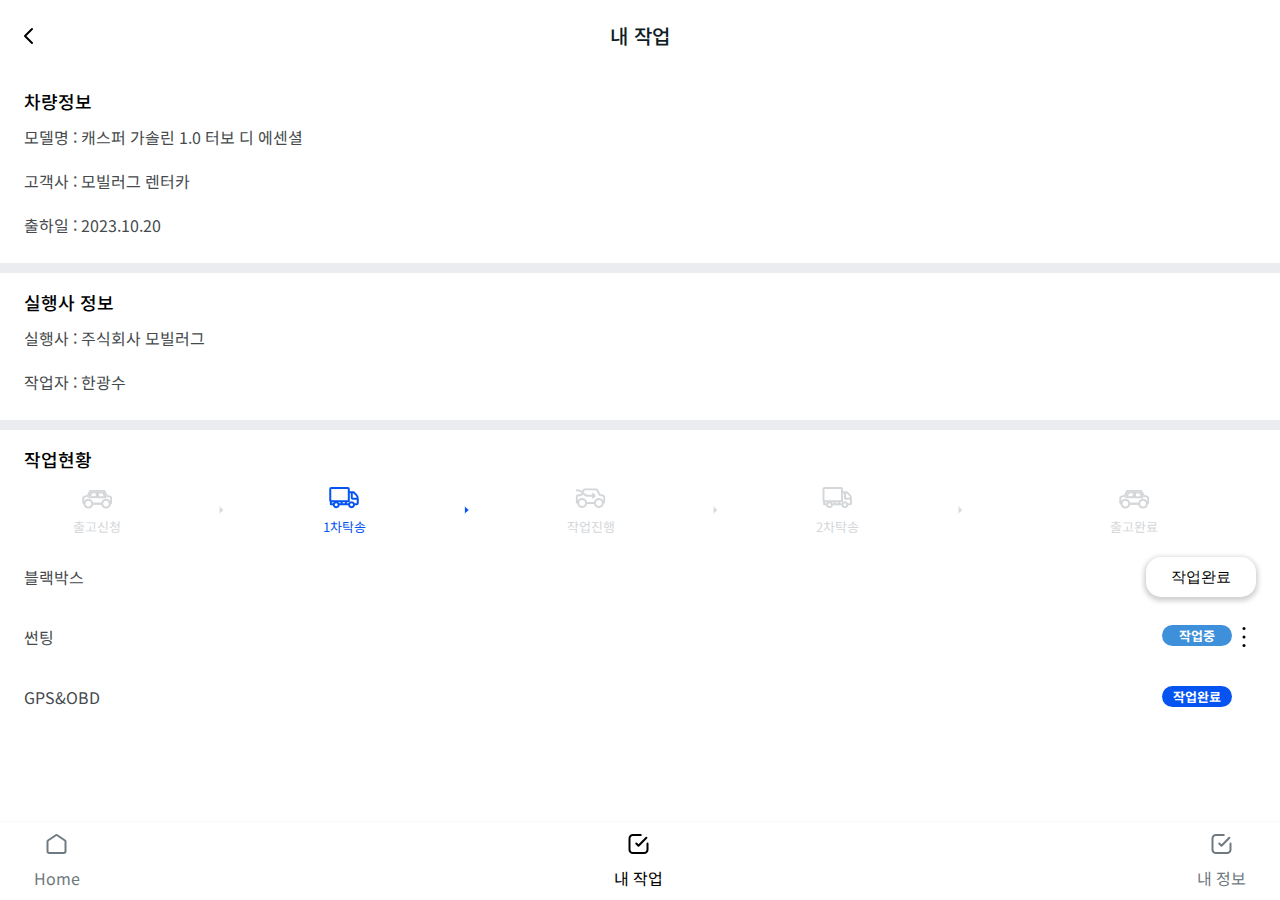
==== html/detail.html @ 34ccdd81 "내작업 상세" ====
<!DOCTYPE html>
<html lang="ko">
<head>
    <meta charset="UTF-8">
    <meta name="viewport" content="width=device-width, initial-scale=1.0">
    <link href="https://fonts.googleapis.com/css2?family=Noto+Sans+KR:wght@100;300;400;500;700;900&display=swap" rel="stylesheet">
    <link rel="stylesheet" href="/assets/css/front/main.css">
    <title>pdi</title>
</head>
<body>
<div class="container">
    <header>
        <div class="left"><a><span class="header-left"></span></a></div><!--2024.02.14 수정-->
        <div class="logo"><h1>내 작업</h1></div>
        <div class="right"></div>
    </header>
    <div class="contents">
        <section class="detail-info">
            <h2>차량정보</h2>
            <ul>
                <li>
                    <div class="wrap">
                        <p class="title">모델명<span>:</span></p>
                        <p class="desc">캐스퍼 가솔린 1.0 터보 디 에센셜</p>
                    </div>
                </li>
                <li>
                    <div class="wrap">
                        <p class="title">고객사<span>:</span></p>
                        <p class="desc">모빌러그 렌터카</p>
                    </div>
                </li>
                <li>
                    <div class="wrap">
                        <p class="title">출하일<span>:</span></p>
                        <p class="desc">2023.10.20 </p>
                    </div>
                </li>
            </ul>
        </section>
        <section class="detail-info">
            <h2>실행사 정보</h2>
            <ul>
                <li>
                    <div class="wrap">
                        <p class="title">실행사<span>:</span></p>
                        <p class="desc">주식회사 모빌러그</p>
                    </div>
                </li>
                <li>
                    <div class="wrap">
                        <p class="title">작업자<span>:</span></p>
                        <p class="desc">한광수</p>
                    </div>
                </li>
            </ul>
        </section>

        <section class="detail-info last">
            <h2>작업현황</h2>
            <ul class="work-flow">
                <li class="step1"><p>출고신청</p></li>
                <li class="step2 active"><p>1차탁송</p></li>
                <li class="step3"><p>작업진행</p></li>
                <li class="step4"><p>2차탁송</p></li>
                <li class="step5"><p>출고완료</p></li>
            </ul>
            <ul class="work-status">
                <li>
                    <div class="wrap">
                        <p class="title">블랙박스</p>
                        <div class="wrap-btn">
                            <span class="btn status working">작업중</span>
                            <button class="sm-more"></button>
                        </div>
                        <div class="work-menu">
                            <button>작업완료</button>
                        </div>
                    </div>
                 </li>
                <li>
                    <div class="wrap">
                        <p class="title">썬팅</p>
                        <div class="wrap-btn">
                            <span class="btn status working">작업중</span>
                            <button class="sm-more"></button>
                        </div>
                        <div class="work-menu hidden">
                            <button>작업완료</button>
                        </div>
                    </div>
                </li>
                <li>
                    <div class="wrap">
                        <p class="title">GPS&OBD</p>
                        <div class="wrap-btn none"> <!-- 작업완료 버튼이 상고 상태값만 보일때 none-->
                            <span class="btn status done">작업완료</span>
                        </div>
                    </div>
                </li>
            </ul>
        </section>
    </div>
    <nav class="bottom-tab">
        <ul>
            <li><a href="#"><p class="i-home">Home</p></a></li>
            <li class="active"><a href="#"><p class="i-work">내 작업</p></a></li>
            <li><a href="#"><p class="i-my">내 정보</p></a></li>
        </ul>
    </nav>
</div>

</body>
</html>
---- assets/css/front/main.css ----
:root {
    --main-color: #0554F2;
    --bk1: #0F1E26;
    --bk2: #0D0D0D;
    --padding: 1.5rem;
}

* {
    padding:0;
    margin:0;
    box-sizing: border-box;
    background: none repeat scroll 0 0 transparent;
    border: 0 none;
    outline: 0 none;
    vertical-align: middle;
}

ul, ol, li {
    list-style: none;
    box-sizing: border-box;
}

a,
a:hover,
a:active,
a:focus {
    text-decoration: none;
    color: inherit;
}

html, body {
    width: 100%;
    height: 100%;
    font-size: 16px;
    font-weight: 400;
}

table {
    border-collapse: collapse;
    border-spacing: 0;
}

img {
    border: 0 none;
    vertical-align: top;
}

textarea {
    resize: none;
}

article, aside, details, figcaption, figure, footer, header, hgroup, menu, nav, section {
    display: block;
}

input {
    color : #0D0D0D;
    border-radius: 0.5rem;
    border: 1px solid #D4D7D9;
    padding: 1rem;
    font-size: 1rem;
    font-style: normal;
    font-weight: 400;
    line-height: 1.25rem;
}

input::placeholder {
    color: rgba(15, 30, 38, 0.30);
}

body {
    font-family: "Noto Sans KR", Arial, Helvetica, sans-serif;
    color: #000
}

header {
    padding: 1rem;
    height: 4.5rem;
    display:  flex;
    justify-content: space-between;
    align-items: center;
    gap: 0.5rem;
    flex-shrink: 0;
}


.header-menu {
    display: block;
    width: 24px; height: 24px;
    background: url('/assets/images/front/header-menu.svg');
}

.header-search {
    display: block;
    width: 24px; height: 24px;
    background: url('/assets/images/front/search.svg');
}

.header-close {
    display: block;
    width: 24px; height: 24px;
    background: url('/assets/images/front/close.svg');
}

.header-left {
    display: block;
    width: 24px; height: 24px;
    background: url('/assets/images/front/left-arrow.svg');
}

header .left {
    width: 2.5rem;
    justify-content: left;
    align-items: center;
    flex-shrink: 0;
}

header .logo {
    display: flex;
    flex: auto;
    justify-content: center;
    align-items: center;
}

header .right {
    width: 2.5rem;
    text-align: center;
}

header .close {
    width: 100%;
    text-align: right;
}

header .logo h1 {
    color: var(--bk1);
    font-size: 1.25rem;
    font-weight: 500;
    line-height: 1.5rem;
}
.container {
    display: flex;
    flex-direction: column;
    height: 100%;
}
main {

    flex: auto;
}

section {
    height: 100%;
    background-color: #F9F9F9;
}

section h2 {
    padding: 0.625rem 1.5rem;
    background-color: #fff;
    justify-content: center;
    text-align: left;
    font-size: 1.0625rem;
    font-weight: 500;
}

.my_work div {
    display: flex;
    flex-direction: column;
    padding: 1rem;
    color: #0D0D0D;
    justify-content: space-between;
    align-items: flex-end;
}
.my_work div ul {
    display: flex;
    flex-direction: column;
    align-self: stretch;
    gap: 0.625rem;
}
.my_work ul li a{
    display: flex;
    flex-direction: column;
    padding: 1.25rem 0.625rem;
    align-items: flex-start;
    gap: 0.5rem;
    background-color: #fff;
    border-radius: 0.875rem;
    color: var(--bk2);
}
.my_work ul li p {
    display: -webkit-box;
    -webkit-line-clamp: 1;
    -webkit-box-orient: vertical;
    overflow: hidden;
    text-overflow: ellipsis;
}

.my_work ul li .title {
    font-size: 1.1875rem;
    font-weight: 400;
    line-height: 1.25rem;
}

.my_work ul li .desc {
    font-size: 0.8125rem;
    font-weight: 400;
    line-height: 1.25rem;
}

.my_work span {
    display: block;
    padding-top: 1rem;
}

.my_work span a {
    font-size: 0.875rem;
    font-style: normal;
    font-weight: 400;
    line-height: 1.25rem;
    text-decoration-line: underline;
    color: #6F7980;
}

.top_menu {
    position: absolute;
    top: 0.81rem;
    right: 0.87rem;
    border-radius: 1.6875rem;
    background-color: #fff;
    box-shadow: 0 2px 5px 2px rgba(0, 0, 0, 0.12);
}
.top_menu ul {
    display: inline-flex;
    padding: 1.13rem 1.56rem;
    flex-direction: column;
    align-items: flex-start;
    gap: 1.25rem;
}

.top_menu ul li {
    font-size: 0.94rem;
    font-style: normal;
    font-weight: 400;
    line-height: 1.25rem;
}

footer {
    display: flex;
    padding: 1.875rem 0.625rem;
    flex-direction: column;
    justify-content: center;
    align-items: center;
    gap: 0.3125rem;
}

footer p {
    text-align: center;
    font-size: 0.75rem;
    font-style: normal;
    font-weight: 400;
    line-height: 1.25rem;
}

.login {
    display: flex;
    flex-direction: column;
    align-self: stretch;
    padding: 5.8rem var(--padding) 0;
    gap: 1.5rem;
}

.btn.default {
    display: flex;
    padding: 1rem 2rem;
    justify-content: center;
    align-items: center;
    gap: 0.5rem;
    align-self: stretch;
    border-radius: 0.5rem;
    background: var(--main-color);
    color: #fff;
}

.list {
    background-color: #fff;
    flex: auto;
    overflow-y: auto;
}
.list ul {
    display: flex;
    background-color: #D4D7D9;
    flex-direction: column;
    gap: 0.0625rem;
}
.list ul li a {
    display: flex;
    background-color: #fff;
    flex-direction: column;
    padding: 1.25rem var(--padding);
    justify-content: center;
    align-items: flex-start;
    gap: 0.625rem;
    align-self: stretch;
}

.list .wrap {
    display: flex;
    justify-content: space-between;
    align-items: center;
    align-self: stretch;
    color: #0D0D0D;
}

.list .wrap.desc {
    justify-content: flex-start;
    align-items: center;
    align-self: stretch;
}

.list ul li p {
    display: -webkit-box;
    -webkit-line-clamp: 1;
    -webkit-box-orient: vertical;
    overflow: hidden;
    text-overflow: ellipsis;
}


.list .title {
    font-size: 1.18rem;
    font-weight: 400;
    line-height: 1.25rem;
}

.list .desc {
    font-size: 0.8125rem;
    font-weight: 400;
    line-height: 1.25rem;
}

.list .desc span{
    margin-left: 0.5rem;
    font-size: 0.8125rem;
    font-weight: 400;
    line-height: 1.25rem;
    color: #454A4D;
}


.btn.status {
    margin-left: 0.5rem;
    border-radius: 1.25rem;
    white-space: nowrap;
    display: flex;
    width: 4.375rem;
    height: 1.3125rem;
    padding: 0.1875rem 0.5rem;
    justify-content: center;
    align-items: center;
    font-size: 0.8125rem;
    font-weight: 700;
    line-height: 0.9375rem;
    color: #fff;
}

.btn.status.step1 {
    background: rgba(5, 84, 242, 0.30);
}

.btn.status.step2 {
    background: rgba(5, 84, 242, 0.50);
}

.btn.status.step3 {
    background: rgba(5, 84, 242, 0.70);
}

.btn.status.step4 {
    background: rgba(5, 84, 242, 0.90);
}

.btn.status.step5 {
    background: rgba(5, 84, 242, 1);
}

.btn.status.working {
    background: #3D90D9;
}

.btn.status.done {
    background: var(--main-color);
}

.bottom-tab ul{
    display: flex;
    padding: 0.3125rem 1.5rem;
    justify-content: space-between;
    align-items: flex-start;
    border-top: 0.0625rem solid #F9F9F9;
}

.bottom-tab li a p {
    display: flex;
    padding: 0.31rem 0.6rem;
    flex-direction: column;
    justify-content: center;
    align-items: center;
    gap: 0.62rem;
}

.bottom-tab li {
    color: #6F7980;
}

.bottom-tab li.active {
    color: #000;
}

.i-home::before{
    content: '';
    width: 25px; height: 24px;
    background: url('/assets/images/front/tab-icon.png') -55px -10px;
    display: block;
}

.i-home.active::before{
    background: url('/assets/images/front/tab-icon.png') -55px -54px;
 }

.i-work::before{
    content: '';
    width: 25px; height: 24px;
    background: url('/assets/images/front/tab-icon.png') -10px -10px;
    display: block;
}

.active .i-work::before {
    background: url('/assets/images/front/tab-icon.png') -100px -10px;
}

.i-my::before{
    content: '';
    width: 25px; height: 24px;
    background: url('/assets/images/front/tab-icon.png') -10px -10px;
    display: block;
}

.active  .my::before{
    background: url('/assets/images/front/tab-icon.png') -100px -54px;
}

.contents {
    background-color: #EAECF0;
    display: flex;
    flex-direction: column;
    flex: auto;
    gap: 0.625rem;
    overflow-y: auto;
}

.detail-info {
    padding: 1rem var(--padding) 0;
    background-color: #fff;
    flex: 0;
    gap: 0.3125rem;
}

.detail-info ul {
    padding-bottom: 1rem;
    gap:0.3125rem;
}

.detail-info ul li .wrap {
    display: flex;
    line-height: 150%;
    color: #454A4D;
    padding: 0.625rem 0;
}

.detail-info ul li .wrap .title {
    flex-shrink: 0;
}

.detail-info ul li .wrap .title span{
    padding: 0 0.25rem;
}

.detail-info ul li .wrap p {
    display: flex;
}

section.detail-info h2 {
    font-size: 1.125rem;
    font-weight: 500;
    line-height: 150%; /* 1.6875rem */
    padding: 0;
}

.detail-info.last{
    flex: auto;
}

.detail-info .work-flow {
    display: flex;
    font-size: 0.8125rem;
    line-height: 150%;
    padding: 0.625rem 0;
    align-items: center;
    flex-wrap: wrap;
    align-content: center;
    gap: 0;
}

.detail-info .work-flow li {
    display: flex;
    align-items: center;
    justify-content: space-around;
    flex: auto;
    color: #454A4D;
}

.detail-info .work-flow li p {
    display: flex;
    flex-direction: column;
    align-items: center;
    gap: 0.25rem;
    font-size: 0.8125rem;
    line-height: 150%;
    color: #D4D7D9;
}

.detail-info .work-flow li.active p {
    color: var(--main-color);
}

.detail-info .work-flow li:not(:last-child)::after {
    content: '';
    width: 5px; height: 8px;
    background: url('/assets/images/front/work-flow.png') -10px -110px;
}

.detail-info .work-flow li.active:not(:last-child)::after {
    background: url('/assets/images/front/work-flow.png') -35px -110px;
}

.detail-info .work-flow li.step1 p::before,
.detail-info .work-flow li.step5 p::before{
    content: '';
    width: 30px; height: 30px;
    background: url('/assets/images/front/work-flow.png') -112px -10px;
}

.detail-info .work-flow li.active.step1 p::before,
.detail-info .work-flow li.active.step5 p::before{
    content: '';
    width: 30px; height: 30px;
    background: url('/assets/images/front/work-flow.png') -60px -60px;
}

.detail-info .work-flow li.step2 p::before,
.detail-info .work-flow li.step4 p::before{
    content: '';
    width: 31px; height: 30px;
    background: url('/assets/images/front/work-flow.png') -61px -10px;
}

.detail-info .work-flow li.active.step2 p::before,
.detail-info .work-flow li.active.step4 p::before{
    content: '';
    width: 31px; height: 30px;
    background: url('/assets/images/front/work-flow.png') -112px -60px;
}

.detail-info .work-flow li.step3 p::before {
    content: '';
    width: 31px; height: 30px;
    background: url('/assets/images/front/work-flow.png') -10px -10px;
}

.detail-info .work-flow li.active.step3 p::before {
    content: '';
    width: 31px; height: 30px;
    background: url('/assets/images/front/work-flow.png') -10px -60px;
}


.detail-info .work-flow li.active.step p::before {
    content: '';
    width: 31px; height: 30px;
    background: url('/assets/images/front/work-flow.png') -10px -60px;
}

.detail-info .work-status li .wrap{
    display: flex;
    height: 3.75rem;
    padding: 0.625rem 0;
    align-items: center;
    gap: 0.625rem;
    position: relative;
}

.detail-info .work-status li .wrap-btn {
    flex: auto;
    display: flex;
    justify-content: flex-end;
}

.detail-info .work-status li .wrap-btn.none {
    padding-right: 24px;
}

.sm-more {
    display: block;
    width: 24px; height: 24px;
    background: url('/assets/images/front/sm-more.svg');
}

.detail-info .wrap .work-menu {
    position: absolute;
    top: auto;
    right: 0;
    display: flex;
    align-items: center;
}


.detail-info .wrap .work-menu.hidden {
   display: none;
}


.detail-info .wrap .work-menu button {
    font-size: 0.9375rem;
    line-height: 1.25rem;
    padding: 0.625rem 1.5625rem;
    border-radius: 0.9375rem;
    background: #fff;
    box-shadow: 0 2px 5px 2px rgba(0, 0, 0, 0.19);
}
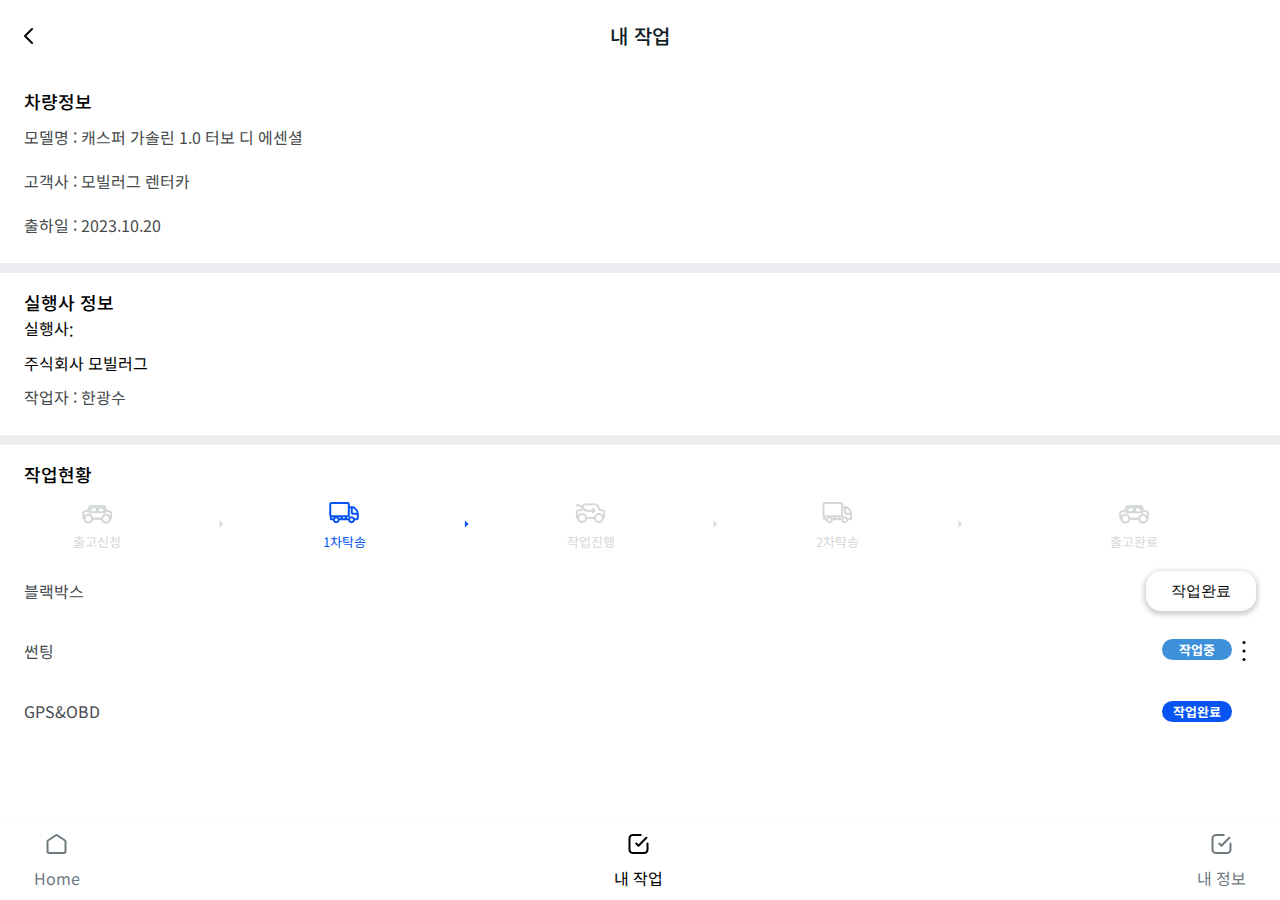
==== commit a2203948: "내정보" ====
--- a/html/detail.html
+++ b/html/detail.html
@@ -14,7 +14,7 @@
         <div class="logo"><h1>내 작업</h1></div>
         <div class="right"></div>
     </header>
-    <div class="contents">
+    <div class="contents detail">
         <section class="detail-info">
             <h2>차량정보</h2>
             <ul>
@@ -42,7 +42,7 @@
             <h2>실행사 정보</h2>
             <ul>
                 <li>
-                    <div class="wrap">
+                    <div class="input-wrap">
                         <p class="title">실행사<span>:</span></p>
                         <p class="desc">주식회사 모빌러그</p>
                     </div>
--- a/assets/css/front/main.css
+++ b/assets/css/front/main.css
@@ -53,6 +53,15 @@
     display: block;
 }
 
+label {
+    font-size: 0.875rem;
+    color: #454A4D;
+}
+.input-wrap {
+    display: flex;
+    flex-direction: column;
+    gap: 0.5rem;
+}
 input {
     color : #0D0D0D;
     border-radius: 0.5rem;
@@ -64,6 +73,11 @@
     line-height: 1.25rem;
 }
 
+input:disabled{
+    background-color: #F9F9F9;
+    border: 0;
+}
+
 input::placeholder {
     color: rgba(15, 30, 38, 0.30);
 }
@@ -149,7 +163,6 @@
 }
 
 section {
-    height: 100%;
     background-color: #F9F9F9;
 }
 
@@ -161,8 +174,13 @@
     font-size: 1.0625rem;
     font-weight: 500;
 }
-
-.my_work div {
+main {
+    display: flex;
+}
+.my-work {
+    flex: auto;
+}
+.my-work div {
     display: flex;
     flex-direction: column;
     padding: 1rem;
@@ -170,13 +188,13 @@
     justify-content: space-between;
     align-items: flex-end;
 }
-.my_work div ul {
+.my-work div ul {
     display: flex;
     flex-direction: column;
     align-self: stretch;
     gap: 0.625rem;
 }
-.my_work ul li a{
+.my-work ul li a{
     display: flex;
     flex-direction: column;
     padding: 1.25rem 0.625rem;
@@ -186,7 +204,7 @@
     border-radius: 0.875rem;
     color: var(--bk2);
 }
-.my_work ul li p {
+.my-work ul li p {
     display: -webkit-box;
     -webkit-line-clamp: 1;
     -webkit-box-orient: vertical;
@@ -194,24 +212,24 @@
     text-overflow: ellipsis;
 }
 
-.my_work ul li .title {
+.my-work ul li .title {
     font-size: 1.1875rem;
     font-weight: 400;
     line-height: 1.25rem;
 }
 
-.my_work ul li .desc {
+.my-work ul li .desc {
     font-size: 0.8125rem;
     font-weight: 400;
     line-height: 1.25rem;
 }
 
-.my_work span {
+.my-work span {
     display: block;
     padding-top: 1rem;
 }
 
-.my_work span a {
+.my-work span a {
     font-size: 0.875rem;
     font-style: normal;
     font-weight: 400;
@@ -220,7 +238,7 @@
     color: #6F7980;
 }
 
-.top_menu {
+.top-menu {
     position: absolute;
     top: 0.81rem;
     right: 0.87rem;
@@ -228,7 +246,7 @@
     background-color: #fff;
     box-shadow: 0 2px 5px 2px rgba(0, 0, 0, 0.12);
 }
-.top_menu ul {
+.top-menu ul {
     display: inline-flex;
     padding: 1.13rem 1.56rem;
     flex-direction: column;
@@ -236,7 +254,7 @@
     gap: 1.25rem;
 }
 
-.top_menu ul li {
+.top-menu ul li {
     font-size: 0.94rem;
     font-style: normal;
     font-weight: 400;
@@ -453,8 +471,11 @@
     display: flex;
     flex-direction: column;
     flex: auto;
+    overflow-y: auto;
+}
+
+.contents.detail {
     gap: 0.625rem;
-    overflow-y: auto;
 }
 
 .detail-info {
@@ -636,3 +657,27 @@
     background: #fff;
     box-shadow: 0 2px 5px 2px rgba(0, 0, 0, 0.19);
 }
+
+.my-info {
+    display: flex;
+    flex-direction: column;
+    background-color: #fff;
+    padding: 1rem var(--padding);
+    gap: 0.625rem;
+    color: #454A4D;
+}
+
+.my-info > div {
+    display: flex;
+    flex-direction: column;
+    gap: 0.25rem
+}
+
+.my-info ul {
+    display: flex;
+    flex-direction: column;
+    gap: 0.625rem;
+}
+
+
+
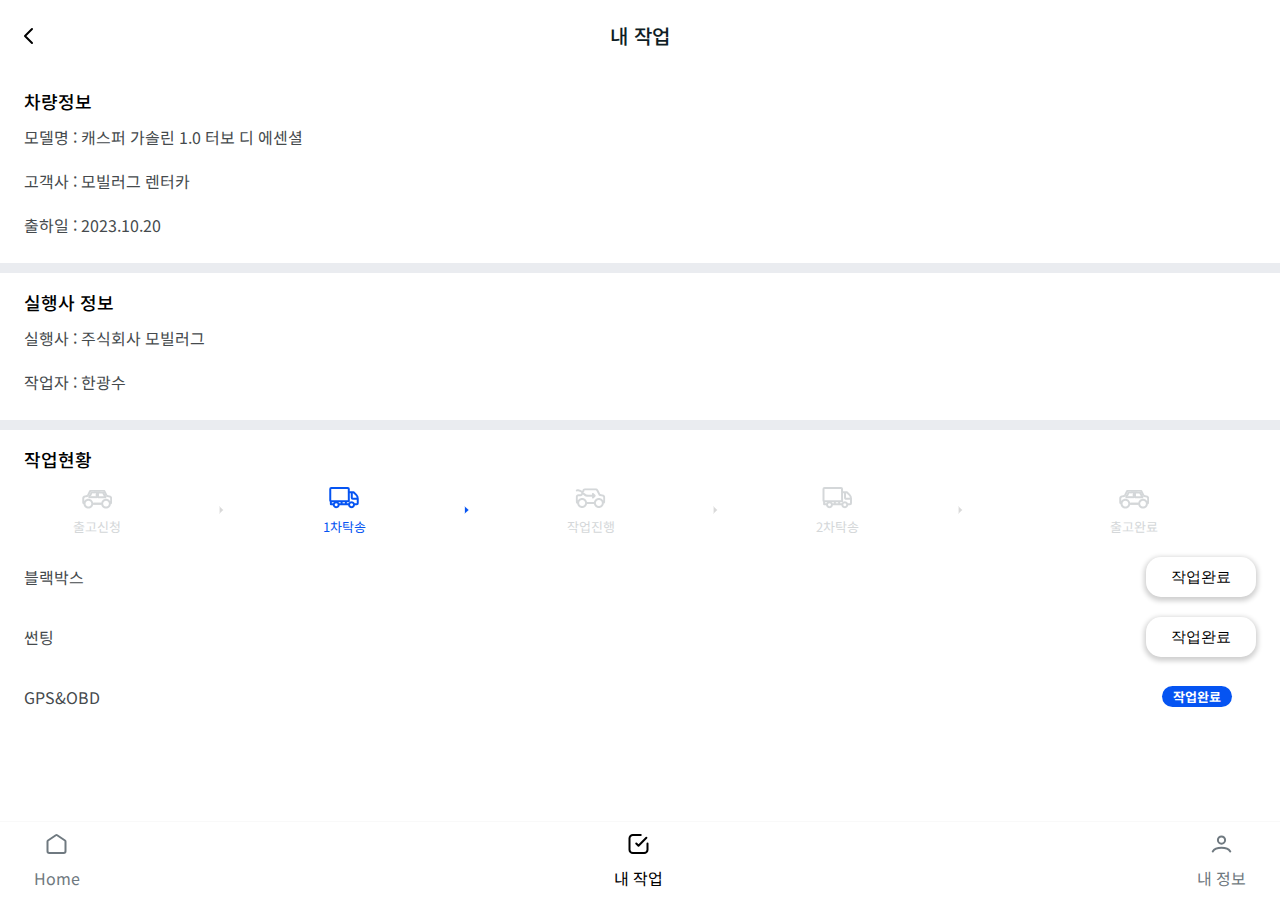
==== commit d84a9252: "오타수정" ====
--- a/html/detail.html
+++ b/html/detail.html
@@ -42,7 +42,7 @@
             <h2>실행사 정보</h2>
             <ul>
                 <li>
-                    <div class="input-wrap">
+                    <div class="wrap">
                         <p class="title">실행사<span>:</span></p>
                         <p class="desc">주식회사 모빌러그</p>
                     </div>
--- a/assets/css/front/main.css
+++ b/assets/css/front/main.css
@@ -178,6 +178,8 @@
     display: flex;
 }
 .my-work {
+    display: flex;
+    flex-direction: column;
     flex: auto;
 }
 .my-work div {
@@ -263,7 +265,8 @@
 
 footer {
     display: flex;
-    padding: 1.875rem 0.625rem;
+    height: 9rem;
+    padding: 0 0.625rem;
     flex-direction: column;
     justify-content: center;
     align-items: center;
@@ -302,6 +305,8 @@
     background-color: #fff;
     flex: auto;
     overflow-y: auto;
+    display: flex;
+    flex-direction: column;
 }
 .list ul {
     display: flex;
@@ -440,7 +445,7 @@
     display: block;
 }
 
-.i-home.active::before{
+.active .i-home::before{
     background: url('/assets/images/front/tab-icon.png') -55px -54px;
  }
 
@@ -458,11 +463,11 @@
 .i-my::before{
     content: '';
     width: 25px; height: 24px;
-    background: url('/assets/images/front/tab-icon.png') -10px -10px;
-    display: block;
-}
-
-.active  .my::before{
+    background: url('/assets/images/front/tab-icon.png') -10px -54px;
+    display: block;
+}
+
+.active .i-my::before{
     background: url('/assets/images/front/tab-icon.png') -100px -54px;
 }
 
@@ -644,7 +649,7 @@
 }
 
 
-.detail-info .wrap .work-menu.hidden {
+.hidden {
    display: none;
 }
 
@@ -679,5 +684,25 @@
     gap: 0.625rem;
 }
 
-
-
+.empty {
+    display: flex;
+    flex: auto;
+    flex-direction: column;
+    gap: 1rem;
+    align-items: center; !important;
+    justify-content: center; !important;
+    background-color: #F9F9F9;
+}
+.empty::before {
+    content: url("/assets/images/front/alert-circle.svg");
+}
+
+aside {
+    position: fixed;
+    bottom: 8.25rem;
+    right: 1.5rem;
+}
+.i-top {
+    content: url("/assets/images/front/top.svg");
+}
+
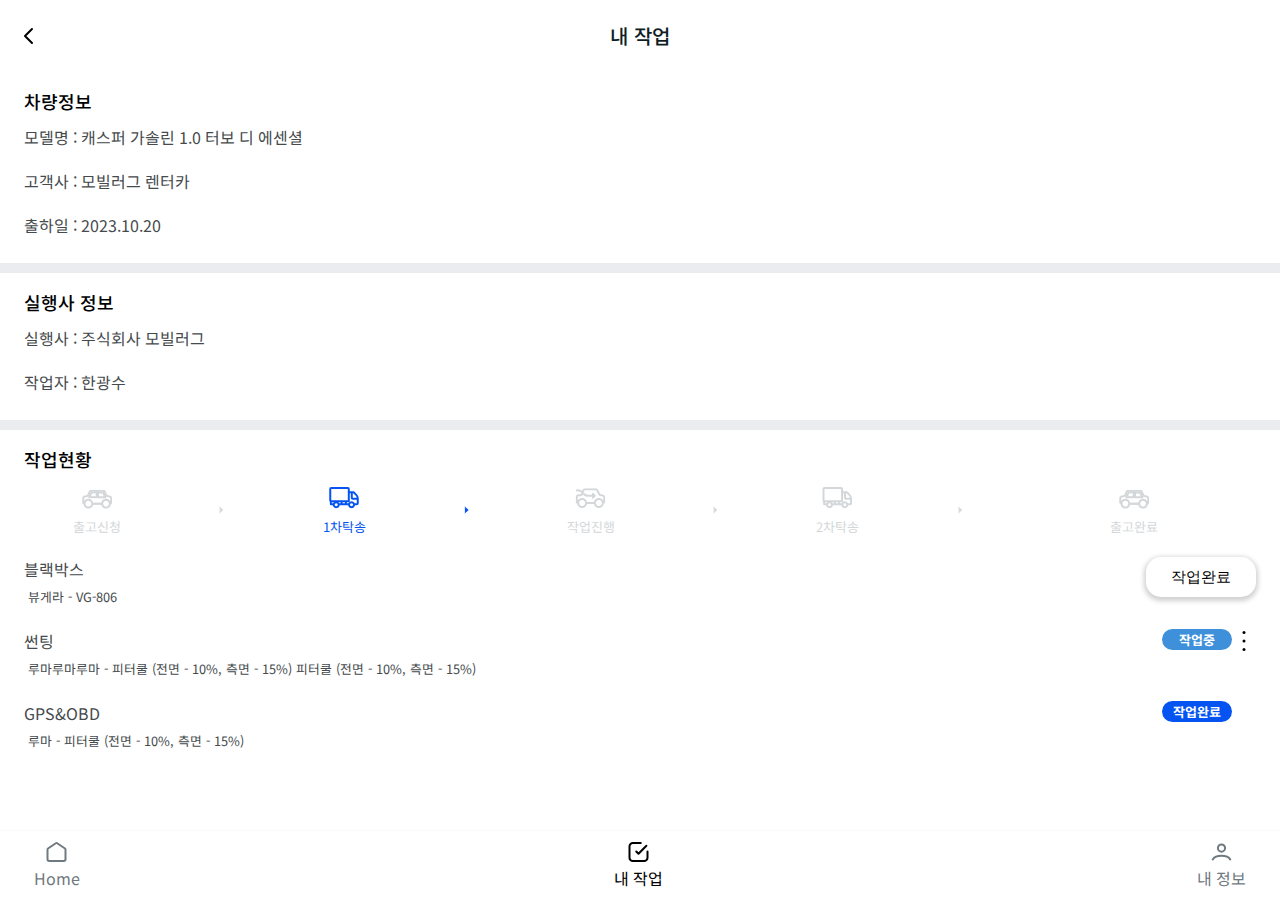
==== commit eae5d7dd: "feat: modify detail" ====
--- a/html/detail.html
+++ b/html/detail.html
@@ -3,8 +3,11 @@
 <head>
     <meta charset="UTF-8">
     <meta name="viewport" content="width=device-width, initial-scale=1.0">
-    <link href="https://fonts.googleapis.com/css2?family=Noto+Sans+KR:wght@100;300;400;500;700;900&display=swap" rel="stylesheet">
+    <link href="https://fonts.googleapis.com/css2?family=Noto+Sans+KR:wght@100;300;400;500;700;900&display=swap"
+          rel="stylesheet">
     <link rel="stylesheet" href="/assets/css/front/main.css">
+    <script src="/assets/js/front/jquery.js"></script> <!-- 개발에서 쓰는거 쓰면됨 -->
+    <script src="/assets/js/front/common.js"></script>
     <title>pdi</title>
 </head>
 <body>
@@ -68,7 +71,12 @@
             <ul class="work-status">
                 <li>
                     <div class="wrap">
-                        <p class="title">블랙박스</p>
+                        <p class="title">
+                            블랙박스
+                            <span class="work-item">
+                               뷰게라 - VG-806
+                           </span>
+                        </p>
                         <div class="wrap-btn">
                             <span class="btn status working">작업중</span>
                             <button class="sm-more"></button>
@@ -77,10 +85,15 @@
                             <button>작업완료</button>
                         </div>
                     </div>
-                 </li>
+
+                </li>
                 <li>
                     <div class="wrap">
-                        <p class="title">썬팅</p>
+                        <p class="title">썬팅
+                            <span class="work-item">
+                                루마루마루마 - 피터쿨 (전면 - 10%, 측면 - 15%) 피터쿨 (전면 - 10%, 측면 - 15%)
+                            </span>
+                        </p>
                         <div class="wrap-btn">
                             <span class="btn status working">작업중</span>
                             <button class="sm-more"></button>
@@ -92,7 +105,9 @@
                 </li>
                 <li>
                     <div class="wrap">
-                        <p class="title">GPS&OBD</p>
+                        <p class="title">GPS&OBD<span class="work-item">
+                                루마 - 피터쿨  (전면 - 10%, 측면 - 15%)
+                            </span></p>
                         <div class="wrap-btn none"> <!-- 작업완료 버튼이 상고 상태값만 보일때 none-->
                             <span class="btn status done">작업완료</span>
                         </div>
@@ -103,12 +118,18 @@
     </div>
     <nav class="bottom-tab">
         <ul>
-            <li><a href="#"><p class="i-home">Home</p></a></li>
-            <li class="active"><a href="#"><p class="i-work">내 작업</p></a></li>
-            <li><a href="#"><p class="i-my">내 정보</p></a></li>
+            <li><a href="index.html"><p class="i-home">Home</p></a></li>
+            <li class="active"><a href="list.html"><p class="i-work">내 작업</p></a></li>
+            <li><a href="my-info.html"><p class="i-my">내 정보</p></a></li>
         </ul>
     </nav>
 </div>
-
+<script>
+    $(document).ready(function () {
+        $(".work-menu button").click(function () {
+            window.location.href = "detail-upload.html"
+        })
+    })
+</script>
 </body>
 </html>
--- a/assets/css/front/main.css
+++ b/assets/css/front/main.css
@@ -62,7 +62,12 @@
     flex-direction: column;
     gap: 0.5rem;
 }
-input {
+
+.input-wrap.calendar{
+    gap: 0.5rem;
+    padding: 0 !important;
+}
+input:not([type=submit]) {
     color : #0D0D0D;
     border-radius: 0.5rem;
     border: 1px solid #D4D7D9;
@@ -73,6 +78,16 @@
     line-height: 1.25rem;
 }
 
+select {
+    color : #0D0D0D;
+    border: 0;
+    padding: 1rem;
+    font-size: 1rem;
+    font-style: normal;
+    font-weight: 400;
+    line-height: 1.25rem;
+}
+
 input:disabled{
     background-color: #F9F9F9;
     border: 0;
@@ -101,25 +116,25 @@
 .header-menu {
     display: block;
     width: 24px; height: 24px;
-    background: url('/assets/images/front/header-menu.svg');
+    background: url('../../images/front/header-menu.svg');
 }
 
 .header-search {
     display: block;
     width: 24px; height: 24px;
-    background: url('/assets/images/front/search.svg');
+    background: url('../../images/front/search.svg');
 }
 
 .header-close {
     display: block;
     width: 24px; height: 24px;
-    background: url('/assets/images/front/close.svg');
+    background: url('../../images/front/close.svg');
 }
 
 .header-left {
     display: block;
     width: 24px; height: 24px;
-    background: url('/assets/images/front/left-arrow.svg');
+    background: url('../../images/front/left-arrow.svg');
 }
 
 header .left {
@@ -138,12 +153,16 @@
 
 header .right {
     width: 2.5rem;
-    text-align: center;
+    display: flex;
+    justify-content: center;
 }
 
 header .close {
-    width: 100%;
-    text-align: right;
+    width: 2.5rem; height: 2.5rem;
+    display: flex;
+    margin-left: auto;
+    justify-content: center;
+    align-items: center;
 }
 
 header .logo h1 {
@@ -157,8 +176,7 @@
     flex-direction: column;
     height: 100%;
 }
-main {
-
+main, main form {
     flex: auto;
 }
 
@@ -256,7 +274,7 @@
     gap: 1.25rem;
 }
 
-.top-menu ul li {
+.top-menu ul li, .top-menu ul li input {
     font-size: 0.94rem;
     font-style: normal;
     font-weight: 400;
@@ -283,8 +301,8 @@
 
 .login {
     display: flex;
-    flex-direction: column;
-    align-self: stretch;
+    width: 100%;
+    flex-direction: column;
     padding: 5.8rem var(--padding) 0;
     gap: 1.5rem;
 }
@@ -351,6 +369,7 @@
 .list .title {
     font-size: 1.18rem;
     font-weight: 400;
+    width: calc(100% - 4.375rem);
     line-height: 1.25rem;
 }
 
@@ -427,7 +446,7 @@
     flex-direction: column;
     justify-content: center;
     align-items: center;
-    gap: 0.62rem;
+    gap: 0.1rem;
 }
 
 .bottom-tab li {
@@ -441,34 +460,34 @@
 .i-home::before{
     content: '';
     width: 25px; height: 24px;
-    background: url('/assets/images/front/tab-icon.png') -55px -10px;
+    background: url('../../images/front/tab-icon.png') -55px -10px;
     display: block;
 }
 
 .active .i-home::before{
-    background: url('/assets/images/front/tab-icon.png') -55px -54px;
+    background: url('../../images/front/tab-icon.png') -55px -54px;
  }
 
 .i-work::before{
     content: '';
     width: 25px; height: 24px;
-    background: url('/assets/images/front/tab-icon.png') -10px -10px;
+    background: url('../../images/front/tab-icon.png') -10px -10px;
     display: block;
 }
 
 .active .i-work::before {
-    background: url('/assets/images/front/tab-icon.png') -100px -10px;
+    background: url('../../images/front/tab-icon.png') -100px -10px;
 }
 
 .i-my::before{
     content: '';
     width: 25px; height: 24px;
-    background: url('/assets/images/front/tab-icon.png') -10px -54px;
+    background: url('../../images/front/tab-icon.png') -10px -54px;
     display: block;
 }
 
 .active .i-my::before{
-    background: url('/assets/images/front/tab-icon.png') -100px -54px;
+    background: url('../../images/front/tab-icon.png') -100px -54px;
 }
 
 .contents {
@@ -478,6 +497,7 @@
     flex: auto;
     overflow-y: auto;
 }
+
 
 .contents.detail {
     gap: 0.625rem;
@@ -561,67 +581,80 @@
 .detail-info .work-flow li:not(:last-child)::after {
     content: '';
     width: 5px; height: 8px;
-    background: url('/assets/images/front/work-flow.png') -10px -110px;
+    background: url('../../images/front/work-flow.png') -10px -110px;
 }
 
 .detail-info .work-flow li.active:not(:last-child)::after {
-    background: url('/assets/images/front/work-flow.png') -35px -110px;
+    background: url('../../images/front/work-flow.png') -35px -110px;
 }
 
 .detail-info .work-flow li.step1 p::before,
 .detail-info .work-flow li.step5 p::before{
     content: '';
     width: 30px; height: 30px;
-    background: url('/assets/images/front/work-flow.png') -112px -10px;
+    background: url('../../images/front/work-flow.png') -112px -10px;
 }
 
 .detail-info .work-flow li.active.step1 p::before,
 .detail-info .work-flow li.active.step5 p::before{
     content: '';
     width: 30px; height: 30px;
-    background: url('/assets/images/front/work-flow.png') -60px -60px;
+    background: url('../../images/front/work-flow.png') -60px -60px;
 }
 
 .detail-info .work-flow li.step2 p::before,
 .detail-info .work-flow li.step4 p::before{
     content: '';
     width: 31px; height: 30px;
-    background: url('/assets/images/front/work-flow.png') -61px -10px;
+    background: url('../../images/front/work-flow.png') -61px -10px;
 }
 
 .detail-info .work-flow li.active.step2 p::before,
 .detail-info .work-flow li.active.step4 p::before{
     content: '';
     width: 31px; height: 30px;
-    background: url('/assets/images/front/work-flow.png') -112px -60px;
+    background: url('../../images/front/work-flow.png') -112px -60px;
 }
 
 .detail-info .work-flow li.step3 p::before {
     content: '';
     width: 31px; height: 30px;
-    background: url('/assets/images/front/work-flow.png') -10px -10px;
+    background: url('../../images/front/work-flow.png') -10px -10px;
 }
 
 .detail-info .work-flow li.active.step3 p::before {
     content: '';
     width: 31px; height: 30px;
-    background: url('/assets/images/front/work-flow.png') -10px -60px;
+    background: url('../../images/front/work-flow.png') -10px -60px;
 }
 
 
 .detail-info .work-flow li.active.step p::before {
     content: '';
     width: 31px; height: 30px;
-    background: url('/assets/images/front/work-flow.png') -10px -60px;
+    background: url('../../images/front/work-flow.png') -10px -60px;
 }
 
 .detail-info .work-status li .wrap{
     display: flex;
-    height: 3.75rem;
+    /*height: 3.75rem;*/
     padding: 0.625rem 0;
-    align-items: center;
+    align-items: flex-start;
     gap: 0.625rem;
     position: relative;
+}
+
+.detail-info .work-status .title{
+    display: flex;
+    justify-content: flex-start;
+    align-items: flex-start;
+    gap: 0.25rem;
+    width: calc(100vw - 10rem);
+    flex-direction: column;
+}
+.detail-info .work-status .work-item {
+    font-size: 0.8rem;
+    word-break: break-all;
 }
 
 .detail-info .work-status li .wrap-btn {
@@ -637,7 +670,7 @@
 .sm-more {
     display: block;
     width: 24px; height: 24px;
-    background: url('/assets/images/front/sm-more.svg');
+    background: url('../../images/front/sm-more.svg');
 }
 
 .detail-info .wrap .work-menu {
@@ -650,7 +683,7 @@
 
 
 .hidden {
-   display: none;
+   display: none !important;
 }
 
 
@@ -662,9 +695,15 @@
     background: #fff;
     box-shadow: 0 2px 5px 2px rgba(0, 0, 0, 0.19);
 }
+.contents form{
+    display: flex;
+    flex: auto;
+    flex-direction: column;
+}
 
 .my-info {
     display: flex;
+    flex: auto;
     flex-direction: column;
     background-color: #fff;
     padding: 1rem var(--padding);
@@ -693,8 +732,9 @@
     justify-content: center; !important;
     background-color: #F9F9F9;
 }
+
 .empty::before {
-    content: url("/assets/images/front/alert-circle.svg");
+    content: url("../../images/front/alert-circle.svg");
 }
 
 aside {
@@ -703,6 +743,276 @@
     right: 1.5rem;
 }
 .i-top {
-    content: url("/assets/images/front/top.svg");
-}
-
+    content: url("../../images/front/top.svg");
+}
+
+.full-modal {
+    display: flex;
+    flex-direction: column;
+    position: absolute;
+    top: 0; left: 0;
+    width: 100%;
+    height: 100%;
+    background-color: #fff;
+}
+.search {
+    display: flex;
+    flex-direction: column;
+    overflow-y: auto;
+    background-color: #F9F9F9;
+    gap: 0.0625rem;
+    padding: 0.0625rem 0;
+}
+.search .condition-list {
+    display: flex;
+    flex-direction: column;
+    overflow-y: auto;
+    gap: 0.0625rem;
+
+}
+
+.search .condition-list input.search-date{
+    text-align: right;
+}
+
+.search .input-wrap {
+    padding: 0 var(--padding);
+    background-color: #fff;
+    flex-direction: row;
+    align-items: center;
+    justify-content: space-between;
+}
+
+.button-wrap {
+    background-color: #F9F9F9;
+    display: flex;
+    flex-direction: row;
+    align-items: center;
+    justify-content: space-around;
+    gap:0.0625rem
+}
+
+.button-wrap button {
+    padding: 0.81rem var(--padding);
+    background-color: #fff;
+    color: #454A4D;
+    line-height: 1.25rem;
+    display: flex;
+    align-items: center;
+    justify-content: center;
+    gap: 0.625rem;
+    font-size: 1rem;
+    width: 50%;
+}
+
+.i-init::before {
+    width: 24px; height: 24px;
+    content: url("../../images/front/init.svg");
+}
+
+.i-search::before {
+    width: 0; height: 24px;
+    content: '';
+}
+
+.search label {
+    color: #6F7980;
+    font-size: 1rem;
+    line-height: 1.25rem;
+}
+
+.search input {
+    border: 0;
+    flex: auto;
+    padding: 0.94rem 1rem;
+}
+
+.i-calendar {
+    content: url("../../images/front/calendar.svg");
+}
+
+.image-wrap .i-delete {
+    content: '';
+    background: url("../../images/front/delete.svg");
+    position: absolute;
+    top: 0.56rem;
+    right: 0.72rem;
+    z-index: 20;
+    width: 19px;
+    height: 20px;
+}
+
+.red {
+    color: #F00;
+}
+
+.upload {
+    display: flex;
+    flex-direction: column;
+    overflow-y: auto;
+    background-color: #F9F9F9;
+    gap: 0.0625rem;
+    padding: 0.0625rem 0;
+}
+
+.upload .info {
+    display: flex;
+    background-color: #fff;
+    flex-direction: column;
+    padding: 0.625rem var(--padding, 1.5rem);
+    align-items: flex-start;
+    align-self: stretch;
+    line-height: 1.25rem; /* 125% */
+    gap: 1.6rem;
+}
+
+.upload .image-list {
+    background-color: #fff;
+    overflow-y: auto;
+    padding: 0.625rem var(--padding, 1.5rem);
+    display: grid;
+    grid-template-columns: 1fr 1fr;
+    grid-auto-rows: max-content;
+    gap: 0.625rem;
+}
+
+.upload .image-wrap {
+    position: relative;
+    z-index: 10;
+    width: 100%;
+    height: 0;
+    padding-bottom: 100%;
+}
+
+.upload .image-list img {
+    position: absolute;
+    width: 100%;
+    height: 100%;
+    border-radius: 0.3125rem;
+    object-fit: cover;
+}
+
+.datepicker {
+    width: 100%;
+}
+
+.ui-datepicker {
+    width: 100%;
+    padding: 0;
+}
+
+.ui-datepicker .ui-datepicker-header {
+    padding: 0.625rem var(--padding);
+    display: flex;
+    justify-content: center;
+    align-items: center;
+    gap: 0.5rem;
+    background-color: #F8F8F8;
+    border: 0;
+}
+
+.ui-datepicker .ui-datepicker-prev, .ui-datepicker .ui-datepicker-next {
+    right: var(--padding);
+    top: auto;
+}
+.ui-datepicker .ui-datepicker-prev {
+    left: var(--padding);
+}
+.ui-widget.ui-widget-content {
+    border: 0;
+}
+.ui-icon-circle-triangle-w {
+    background: url("../../images/front/datepicker.png") -10px -10px !important;
+    width: 32px; height: 32px;
+}
+
+.ui-datepicker .ui-datepicker-prev span, .ui-datepicker .ui-datepicker-next span {
+    position: relative !important;
+    left: 0 !important;
+    top: 0 !important;
+    margin: 0 !important;
+}
+
+.ui-icon-circle-triangle-e {
+    background: url("../../images/front/datepicker.png") -52px -10px !important;
+    width: 32px; height: 32px;
+}
+
+.ui-widget {
+    font-family: "Noto Sans KR", Arial, Helvetica, sans-serif;
+}
+
+.ui-widget-content {
+    color: #6F7980;
+}
+
+.ui-datepicker table {
+    margin: 0 var(--padding) !important;
+    width: 100%;
+    width: -moz-available;          /* WebKit-based browsers will ignore this. */
+    width: -webkit-fill-available;  /* Mozilla-based browsers will ignore this. */
+    font-size: 1rem;
+}
+
+.ui-datepicker th {
+    font-weight: 500;
+    color: #ADB2B4;
+}
+
+.ui-datepicker td {
+    background: #fff;
+    font-weight: 500;
+
+}
+
+.ui-datepicker td a, .ui-datepicker td span{
+    padding: 0.5rem;
+    height: 2.5rem;
+    width: 2.5rem;
+    line-height: 1.2rem;
+    margin: 0 auto;
+    vertical-align: text-top;
+    text-align: center;
+}
+
+.ui-state-default, .ui-widget-content .ui-state-default {
+    border: 0;
+    background: transparent;
+    color: #333;
+    font-weight: 500;
+}
+.ui-state-active{
+    background: var(--main-color) !important;
+    color: #fff !important;
+    border-radius: 0.5rem;
+    font-weight: 700 !important;
+}
+
+.ui-state-highlight{
+    position: relative;
+}
+.ui-state-highlight::after {
+    content: '•';
+    position: absolute;
+    bottom: 1px;
+    font-size: 0.8rem;
+    color: var(--main-color);
+    left: 0; right:0;
+}
+
+.ui-state-active, .ui-widget-content .ui-state-active, .ui-widget-header .ui-state-active {
+    color: #fff;
+}
+
+.ui-datepicker-title {
+    display: flex;
+    flex-direction: row;
+    justify-content: center;
+    align-items: center;
+}
+
+.ui-widget-header {
+    font-weight: 400;
+    font-size: 1.125rem;
+    line-height: 150%;
+}
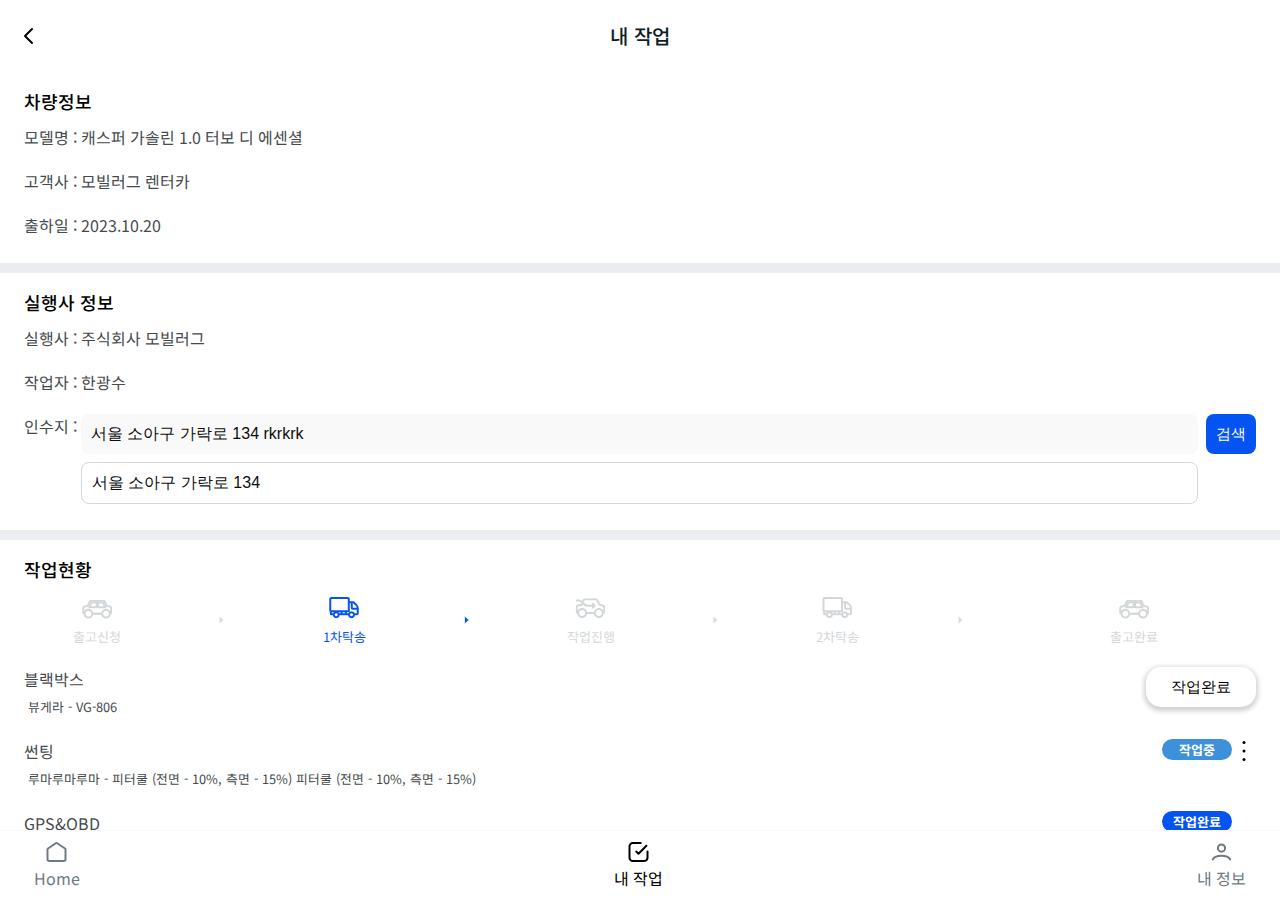
==== commit a9d796ab: "feat: add button" ====
--- a/html/detail.html
+++ b/html/detail.html
@@ -54,6 +54,18 @@
                     <div class="wrap">
                         <p class="title">작업자<span>:</span></p>
                         <p class="desc">한광수</p>
+                    </div>
+                </li>
+                <li>
+                    <div class="wrap">
+                        <p class="title">인수지<span>:</span></p>
+                        <div class="desc-div">
+                            <div class="address">
+                                <input type="text" name="address1" disabled value="서울 소아구 가락로 134 rkrkrk"/>
+                                <input type="text" name="address2"  value="서울 소아구 가락로 134"/>
+                            </div>
+                            <button class="blue">검색</button>
+                        </div>
                     </div>
                 </li>
             </ul>
@@ -113,6 +125,11 @@
                         </div>
                     </div>
                 </li>
+                <li>
+                    <div class="wrap">
+                        <button class="blue w100">2차 탁송 요청</button>
+                    </div>
+                </li>
             </ul>
         </section>
     </div>
--- a/assets/css/front/main.css
+++ b/assets/css/front/main.css
@@ -534,11 +534,36 @@
     display: flex;
 }
 
+.detail-info ul li .wrap .desc-div{
+    display: flex;
+    flex-direction: row;
+    justify-content: space-between;
+    align-items: flex-start;
+    gap: 0.5rem;
+    width: 100%;
+}
+
+.address {
+    display: flex;
+    flex-direction: column;
+    justify-content: flex-start;
+    align-items: flex-start;
+    flex: auto;
+    gap: 0.5rem;
+}
+
+.detail-info ul li .wrap .desc-div input {
+    width: 100%;
+    padding: 0.625rem;
+}
+
+
 section.detail-info h2 {
     font-size: 1.125rem;
     font-weight: 500;
     line-height: 150%; /* 1.6875rem */
     padding: 0;
+    flex: auto;
 }
 
 .detail-info.last{
@@ -1016,3 +1041,17 @@
     font-size: 1.125rem;
     line-height: 150%;
 }
+
+.w100 {
+    width: 100%;
+}
+
+button.blue{
+    font-size: 0.9375rem;
+    line-height: 1.25rem;
+    padding: 0.625rem;
+    border-radius: 0.5rem;
+    background: var(--main-color);
+    color: #fff;
+    font-weight: 500;
+}
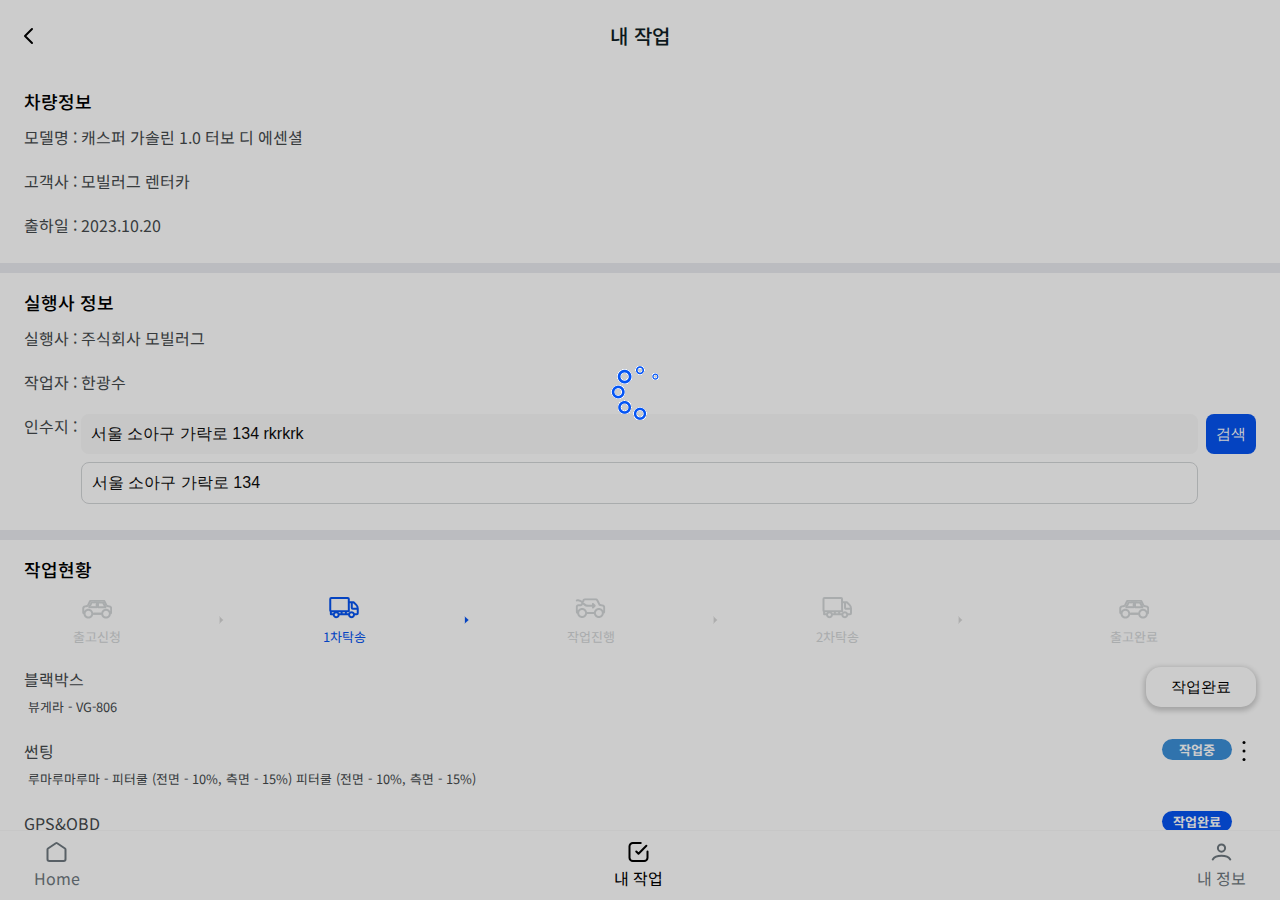
==== commit fd76791e: "feat: loading" ====
--- a/html/detail.html
+++ b/html/detail.html
@@ -145,8 +145,11 @@
     $(document).ready(function () {
         $(".work-menu button").click(function () {
             window.location.href = "detail-upload.html"
-        })
+        });
     })
 </script>
+<div class="contents-dimmed ">
+    <div class="loading"></div>
+</div>
 </body>
 </html>
--- a/assets/css/front/main.css
+++ b/assets/css/front/main.css
@@ -1055,3 +1055,20 @@
     color: #fff;
     font-weight: 500;
 }
+
+.contents-dimmed {
+    position: absolute;
+    top: 0;
+    left: 0;
+    z-index: 100;
+    opacity: 1;
+    width: 100%;
+    height: 100%;
+    background: rgba(0, 0, 0, 0.20);
+}
+.contents-dimmed .loading {
+    content: url("../../images/common/loading.gif");
+    width: 64px;
+    height: 64px;
+    margin: 40vh auto auto;
+}
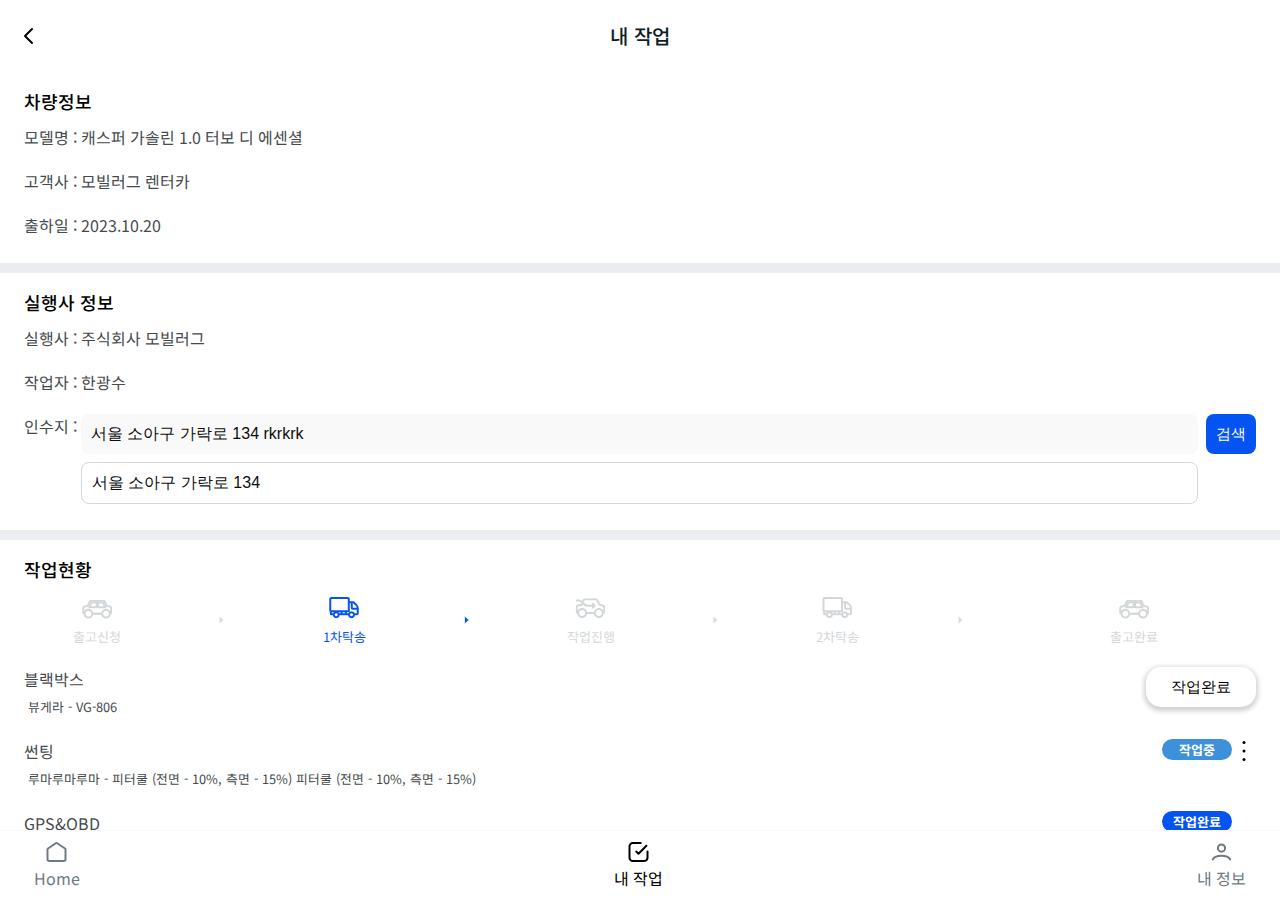
==== commit 0444d7ae: "feat: loading" ====
--- a/html/detail.html
+++ b/html/detail.html
@@ -148,7 +148,7 @@
         });
     })
 </script>
-<div class="contents-dimmed ">
+<div class="contents-dimmed hidden">
     <div class="loading"></div>
 </div>
 </body>
